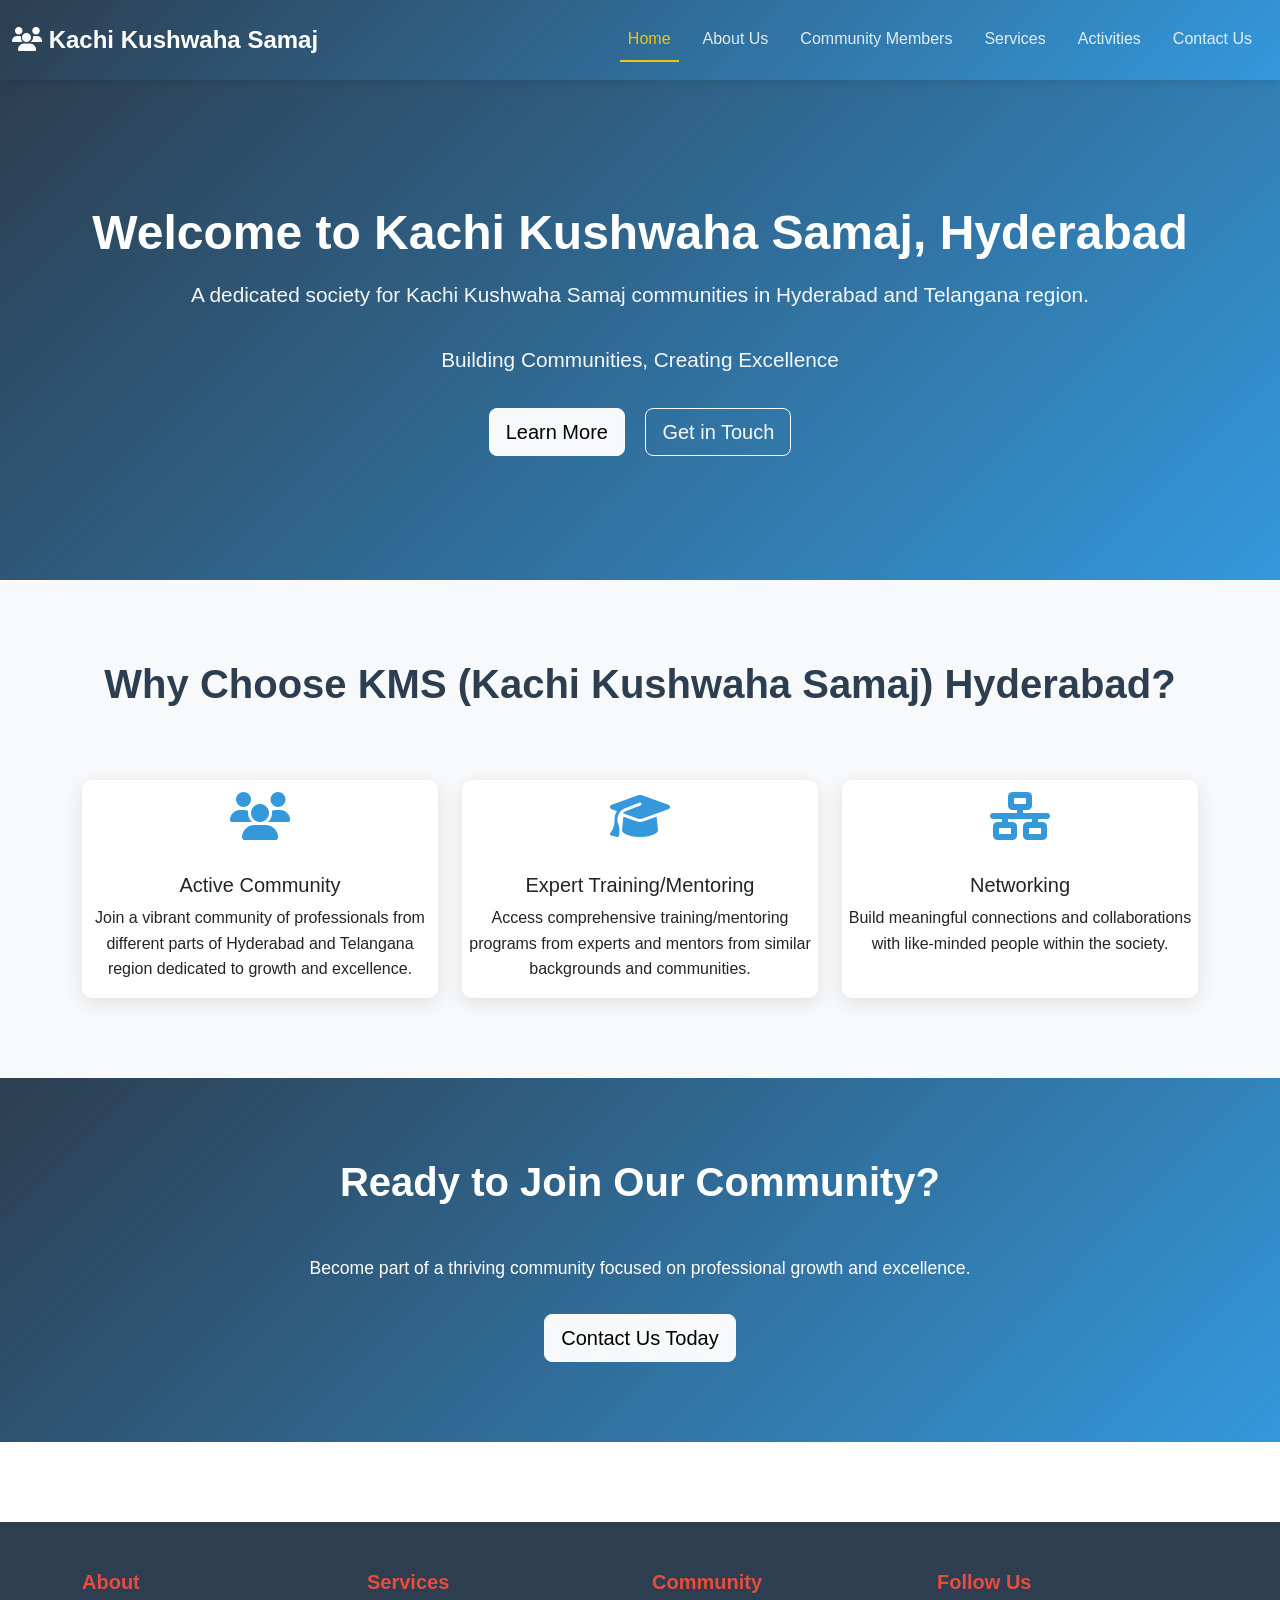
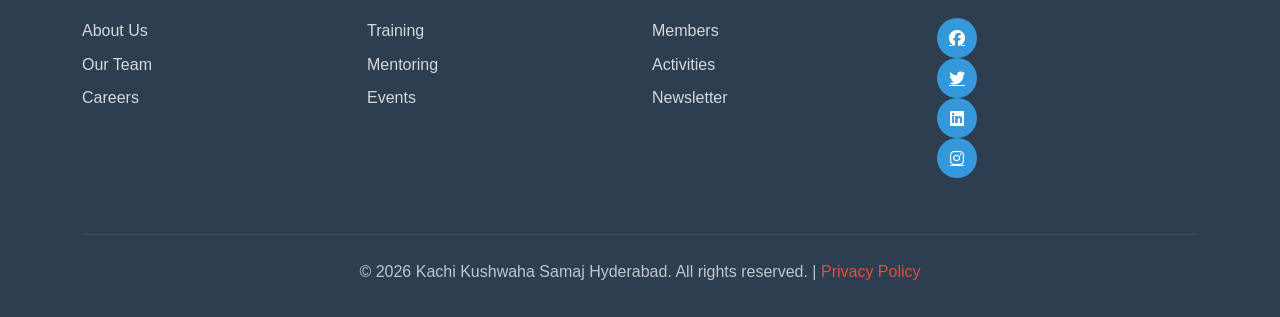
==== index.html @ 1acc5172 "Add files via upload" ====
<!DOCTYPE html>
<html lang="en">
<head>
    <meta charset="UTF-8">
    <meta name="viewport" content="width=device-width, initial-scale=1.0">
    <title>Kushwaha Samaj Hyderabad - Home</title>
    <link href="https://cdn.jsdelivr.net/npm/bootstrap@5.3.0/dist/css/bootstrap.min.css" rel="stylesheet">
    <link rel="stylesheet" href="https://cdnjs.cloudflare.com/ajax/libs/font-awesome/6.4.0/css/all.min.css">
    <link rel="stylesheet" href="css/styles.css">
</head>
<body>
    <!-- Navigation Bar -->
    <nav class="navbar navbar-expand-lg navbar-dark sticky-top">
        <div class="container-fluid">
            <a class="navbar-brand" href="index.html">
                <i class="fas fa-users"></i> Kachi Kushwaha Samaj
            </a>
            <button class="navbar-toggler" type="button" data-bs-toggle="collapse" data-bs-target="#navbarNav" 
                    aria-controls="navbarNav" aria-expanded="false" aria-label="Toggle navigation">
                <span class="navbar-toggler-icon"></span>
            </button>
            <div class="collapse navbar-collapse" id="navbarNav">
                <ul class="navbar-nav ms-auto">
                    <li class="nav-item">
                        <a class="nav-link active" href="index.html">Home</a>
                    </li>
                    <li class="nav-item">
                        <a class="nav-link" href="about.html">About Us</a>
                    </li>
                    <li class="nav-item">
                        <a class="nav-link" href="community.html">Community Members</a>
                    </li>
                    <li class="nav-item">
                        <a class="nav-link" href="services.html">Services</a>
                    </li>
                    <li class="nav-item">
                        <a class="nav-link" href="activities.html">Activities</a>
                    </li>
                    <li class="nav-item">
                        <a class="nav-link" href="contact.html">Contact Us</a>
                    </li>
                </ul>
            </div>
        </div>
    </nav>

    <!-- Hero Section -->
    <section class="hero">
        <div class="container-fluid">
            <h1>Welcome to Kachi Kushwaha Samaj, Hyderabad</h1>
            <p>A dedicated society for Kachi Kushwaha Samaj communities in Hyderabad and Telangana region.</p>
            <p>Building Communities, Creating Excellence</p>
            <div>
                <a href="about.html" class="btn btn-light btn-lg me-3">Learn More</a>
                <a href="contact.html" class="btn btn-outline-light btn-lg">Get in Touch</a>
            </div>
        </div>
    </section>

    <!-- Features Section -->
    <section class="section bg-light">
        <div class="container">
            <h2>Why Choose KMS (Kachi Kushwaha Samaj) Hyderabad?</h2>
            <div class="row g-4 mt-4">
                <div class="col-md-6 col-lg-4">
                    <div class="card text-center">
                        <div class="card-icon">
                            <i class="fas fa-users"></i>
                        </div>
                        <h5>Active Community</h5>
                        <p>Join a vibrant community of professionals from different parts of Hyderabad and Telangana region dedicated to growth and excellence.</p>
                    </div>
                </div>
                <div class="col-md-6 col-lg-4">
                    <div class="card text-center">
                        <div class="card-icon">
                            <i class="fas fa-graduation-cap"></i>
                        </div>
                        <h5>Expert Training/Mentoring</h5>
                        <p>Access comprehensive training/mentoring programs from experts and mentors from similar backgrounds and communities.</p>
                    </div>
                </div>
                <div class="col-md-6 col-lg-4">
                    <div class="card text-center">
                        <div class="card-icon">
                            <i class="fas fa-network-wired"></i>
                        </div>
                        <h5>Networking</h5>
                        <p>Build meaningful connections and collaborations with like-minded people within the society.</p>
                    </div>
                </div>
            </div>
        </div>
    </section>

    <!-- CTA Section -->
    <section class="section" style="background: linear-gradient(135deg, #2c3e50 0%, #3498db 100%); color: white; text-align: center;">
        <div class="container">
            <h2 style="color: white;">Ready to Join Our Community?</h2>
            <p style="font-size: 1.1rem; margin-bottom: 2rem;">Become part of a thriving community focused on professional growth and excellence.</p>
            <a href="contact.html" class="btn btn-light btn-lg">Contact Us Today</a>
        </div>
    </section>

    <!-- Footer -->
    <footer>
        <div class="container">
            <div class="row">
                <div class="col-md-3 col-sm-6 mb-4">
                    <h5 class="footer-title">About</h5>
                    <a href="about.html" class="footer-link">About Us</a>
                    <a href="community.html" class="footer-link">Our Team</a>
                    <a href="#" class="footer-link">Careers</a>
                </div>
                <div class="col-md-3 col-sm-6 mb-4">
                    <h5 class="footer-title">Services</h5>
                    <a href="services.html" class="footer-link">Training</a>
                    <a href="services.html" class="footer-link">Mentoring</a>
                    <a href="services.html" class="footer-link">Events</a>
                </div>
                <div class="col-md-3 col-sm-6 mb-4">
                    <h5 class="footer-title">Community</h5>
                    <a href="community.html" class="footer-link">Members</a>
                    <a href="activities.html" class="footer-link">Activities</a>
                    <a href="#" class="footer-link">Newsletter</a>
                </div>
                <div class="col-md-3 col-sm-6 mb-4">
                    <h5 class="footer-title">Follow Us</h5>
                    <div class="social-links">
                        <a href="#" title="Facebook"><i class="fab fa-facebook"></i></a>
                        <a href="#" title="Twitter"><i class="fab fa-twitter"></i></a>
                        <a href="#" title="LinkedIn"><i class="fab fa-linkedin"></i></a>
                        <a href="#" title="Instagram"><i class="fab fa-instagram"></i></a>
                    </div>
                </div>
            </div>
            <div class="footer-bottom">
                <p>&copy; 2026 Kachi Kushwaha Samaj Hyderabad. All rights reserved. | <a href="#" style="color: var(--accent-color); text-decoration: none;">Privacy Policy</a></p>
            </div>
        </div>
    </footer>

    <!-- Bootstrap JS Bundle -->
    <script src="https://cdn.jsdelivr.net/npm/bootstrap@5.3.0/dist/js/bootstrap.bundle.min.js"></script>
</body>
</html>
---- css/styles.css ----
:root {
    --primary-color: #2c3e50;
    --secondary-color: #3498db;
    --accent-color: #e74c3c;
}

* {
    margin: 0;
    padding: 0;
    box-sizing: border-box;
}

body {
    font-family: 'Segoe UI', Tahoma, Geneva, Verdana, sans-serif;
    line-height: 1.6;
}

/* Navbar Styling */
.navbar {
    background: linear-gradient(135deg, var(--primary-color) 0%, var(--secondary-color) 100%);
    box-shadow: 0 2px 10px rgba(0,0,0,0.1);
    padding: 1rem 0;
}

.navbar-brand {
    font-size: 1.5rem;
    font-weight: 700;
    color: #fff !important;
}

.nav-link {
    color: rgba(255,255,255,0.85) !important;
    margin: 0 0.5rem;
    transition: all 0.3s ease;
    font-weight: 500;
}

.nav-link:hover {
    color: #fff !important;
    transform: translateY(-2px);
}

.nav-link.active {
    color: #f1c40f !important; /* bright yellow for visibility */
    border-bottom: 2px solid #f1c40f;
}

/* Hero Section */
.hero {
    background: linear-gradient(135deg, var(--primary-color) 0%, var(--secondary-color) 100%);
    color: white;
    padding: 120px 0;
    text-align: center;
    min-height: 500px;
    display: flex;
    align-items: center;
    justify-content: center;
}

.hero h1 {
    font-size: 3rem;
    font-weight: 700;
    margin-bottom: 1rem;
    animation: fadeInDown 0.8s ease;
}

.hero p {
    font-size: 1.3rem;
    margin-bottom: 2rem;
    opacity: 0.95;
    animation: fadeInUp 0.8s ease;
}

.btn-primary, .btn-danger {
    padding: 12px 35px;
    font-weight: 600;
    border-radius: 50px;
    transition: all 0.3s ease;
}

.btn-primary:hover, .btn-danger:hover {
    transform: translateY(-3px);
    box-shadow: 0 5px 20px rgba(0,0,0,0.3);
}

@keyframes fadeInDown {
    from {
        opacity: 0;
        transform: translateY(-30px);
    }
    to {
        opacity: 1;
        transform: translateY(0);
    }
}

@keyframes fadeInUp {
    from {
        opacity: 0;
        transform: translateY(30px);
    }
    to {
        opacity: 1;
        transform: translateY(0);
    }
}

/* Section Styling */
.section {
    padding: 80px 0;
}

.section h2 {
    font-size: 2.5rem;
    font-weight: 700;
    margin-bottom: 3rem;
    color: var(--primary-color);
    text-align: center;
}

.section-subtitle {
    color: var(--secondary-color);
    font-size: 1.1rem;
    margin-bottom: 1rem;
}

/* Card Styling */
.card {
    border: none;
    border-radius: 10px;
    box-shadow: 0 5px 20px rgba(0,0,0,0.1);
    transition: all 0.3s ease;
    height: 100%;
}

.card:hover {
    transform: translateY(-10px);
    box-shadow: 0 10px 30px rgba(0,0,0,0.2);
}

.card-icon {
    font-size: 3rem;
    color: var(--secondary-color);
    margin-bottom: 1rem;
    text-align: center;
}

/* About Section */
.about-content {
    display: flex;
    align-items: center;
    gap: 3rem;
}

.about-text h3 {
    color: var(--secondary-color);
    font-size: 1.8rem;
    margin-bottom: 1rem;
}

/* Services Section */
.service-item {
    text-align: center;
    padding: 2rem;
}

.service-icon {
    width: 80px;
    height: 80px;
    background: var(--secondary-color);
    border-radius: 50%;
    display: flex;
    align-items: center;
    justify-content: center;
    margin: 0 auto 1.5rem;
    font-size: 2rem;
    color: white;
}

/* Community Members */
.member-card {
    text-align: center;
    padding: 2rem;
}

.member-avatar {
    width: 120px;
    height: 120px;
    border-radius: 50%;
    background: linear-gradient(135deg, var(--secondary-color), var(--accent-color));
    display: flex;
    align-items: center;
    justify-content: center;
    margin: 0 auto 1rem;
    color: white;
    font-size: 2.5rem;
}

.member-name {
    font-weight: 700;
    color: var(--primary-color);
    margin-bottom: 0.5rem;
}

.member-role {
    color: var(--secondary-color);
    font-size: 0.9rem;
}

/* Contact Section */
.contact-info {
    margin-bottom: 2rem;
}

.contact-icon {
    font-size: 2rem;
    color: var(--secondary-color);
    margin-right: 1rem;
}

.form-control, .form-select {
    border-radius: 8px;
    border: 1px solid #ddd;
    padding: 12px;
}

.form-control:focus, .form-select:focus {
    border-color: var(--secondary-color);
    box-shadow: 0 0 0 0.2rem rgba(52, 152, 219, 0.25);
}

/* Activities Section */
.activity-item {
    position: relative;
    overflow: hidden;
    border-radius: 10px;
    transition: all 0.3s ease;
}

.activity-item:hover {
    transform: scale(1.05);
    box-shadow: 0 10px 30px rgba(0,0,0,0.3);
}

.activity-thumbnail {
    width: 100%;
    height: 250px;
    background: linear-gradient(135deg, var(--primary-color) 0%, var(--secondary-color) 100%);
    display: flex;
    align-items: center;
    justify-content: center;
    color: white;
    font-size: 3rem;
    position: relative;
}

.activity-overlay {
    position: absolute;
    top: 0;
    left: 0;
    right: 0;
    bottom: 0;
    background: rgba(0,0,0,0.6);
    display: flex;
    align-items: center;
    justify-content: center;
    opacity: 0;
    transition: all 0.3s ease;
}

.activity-item:hover .activity-overlay {
    opacity: 1;
}

.activity-overlay a {
    background: var(--accent-color);
    color: white;
    padding: 12px 25px;
    border-radius: 30px;
    text-decoration: none;
    transition: all 0.3s ease;
    display: flex;
    gap: 0.5rem;
    align-items: center;
}

.activity-overlay a:hover {
    background: #c0392b;
    transform: scale(1.1);
}

.activity-info {
    padding: 1.5rem;
    background: white;
}

.activity-date {
    color: var(--secondary-color);
    font-size: 0.9rem;
    font-weight: 600;
    margin-bottom: 0.5rem;
}

.activity-title {
    font-size: 1.2rem;
    font-weight: 700;
    color: var(--primary-color);
    margin-bottom: 0.5rem;
}

.activity-description {
    color: #666;
    font-size: 0.95rem;
}

/* Footer */
footer {
    background: var(--primary-color);
    color: white;
    padding: 3rem 0 1rem;
    margin-top: 5rem;
}

.footer-title {
    font-weight: 700;
    margin-bottom: 1.5rem;
    color: var(--accent-color);
}

.footer-link {
    color: rgba(255,255,255,0.8);
    text-decoration: none;
    display: block;
    margin-bottom: 0.5rem;
    transition: all 0.3s ease;
}

.footer-link:hover {
    color: white;
    padding-left: 5px;
}

.social-links a {
    display: inline-block;
    width: 40px;
    height: 40px;
    background: var(--secondary-color);
    border-radius: 50%;
    display: flex;
    align-items: center;
    justify-content: center;
    color: white;
    margin-right: 1rem;
    transition: all 0.3s ease;
}

.social-links a:hover {
    background: var(--accent-color);
    transform: translateY(-5px);
}

.footer-bottom {
    border-top: 1px solid rgba(255,255,255,0.1);
    padding-top: 1.5rem;
    margin-top: 2rem;
    text-align: center;
    color: rgba(255,255,255,0.7);
}

/* Page Header for Sub Pages */
.page-header {
    background: linear-gradient(135deg, var(--primary-color) 0%, var(--secondary-color) 100%);
    color: white;
    padding: 60px 0;
    text-align: center;
}

.page-header h1 {
    font-size: 2.5rem;
    font-weight: 700;
    margin-bottom: 0.5rem;
}

.page-header p {
    font-size: 1.1rem;
    opacity: 0.9;
}

/* Responsive */
@media (max-width: 768px) {
    .hero h1 {
        font-size: 2rem;
    }
    
    .hero p {
        font-size: 1rem;
    }
    
    .section h2 {
        font-size: 1.8rem;
    }
    
    .about-content {
        flex-direction: column;
        gap: 2rem;
    }
    
    .page-header h1 {
        font-size: 1.8rem;
    }
    
    .page-header p {
        font-size: 0.95rem;
    }

    .activity-thumbnail {
        height: 200px;
    }
}
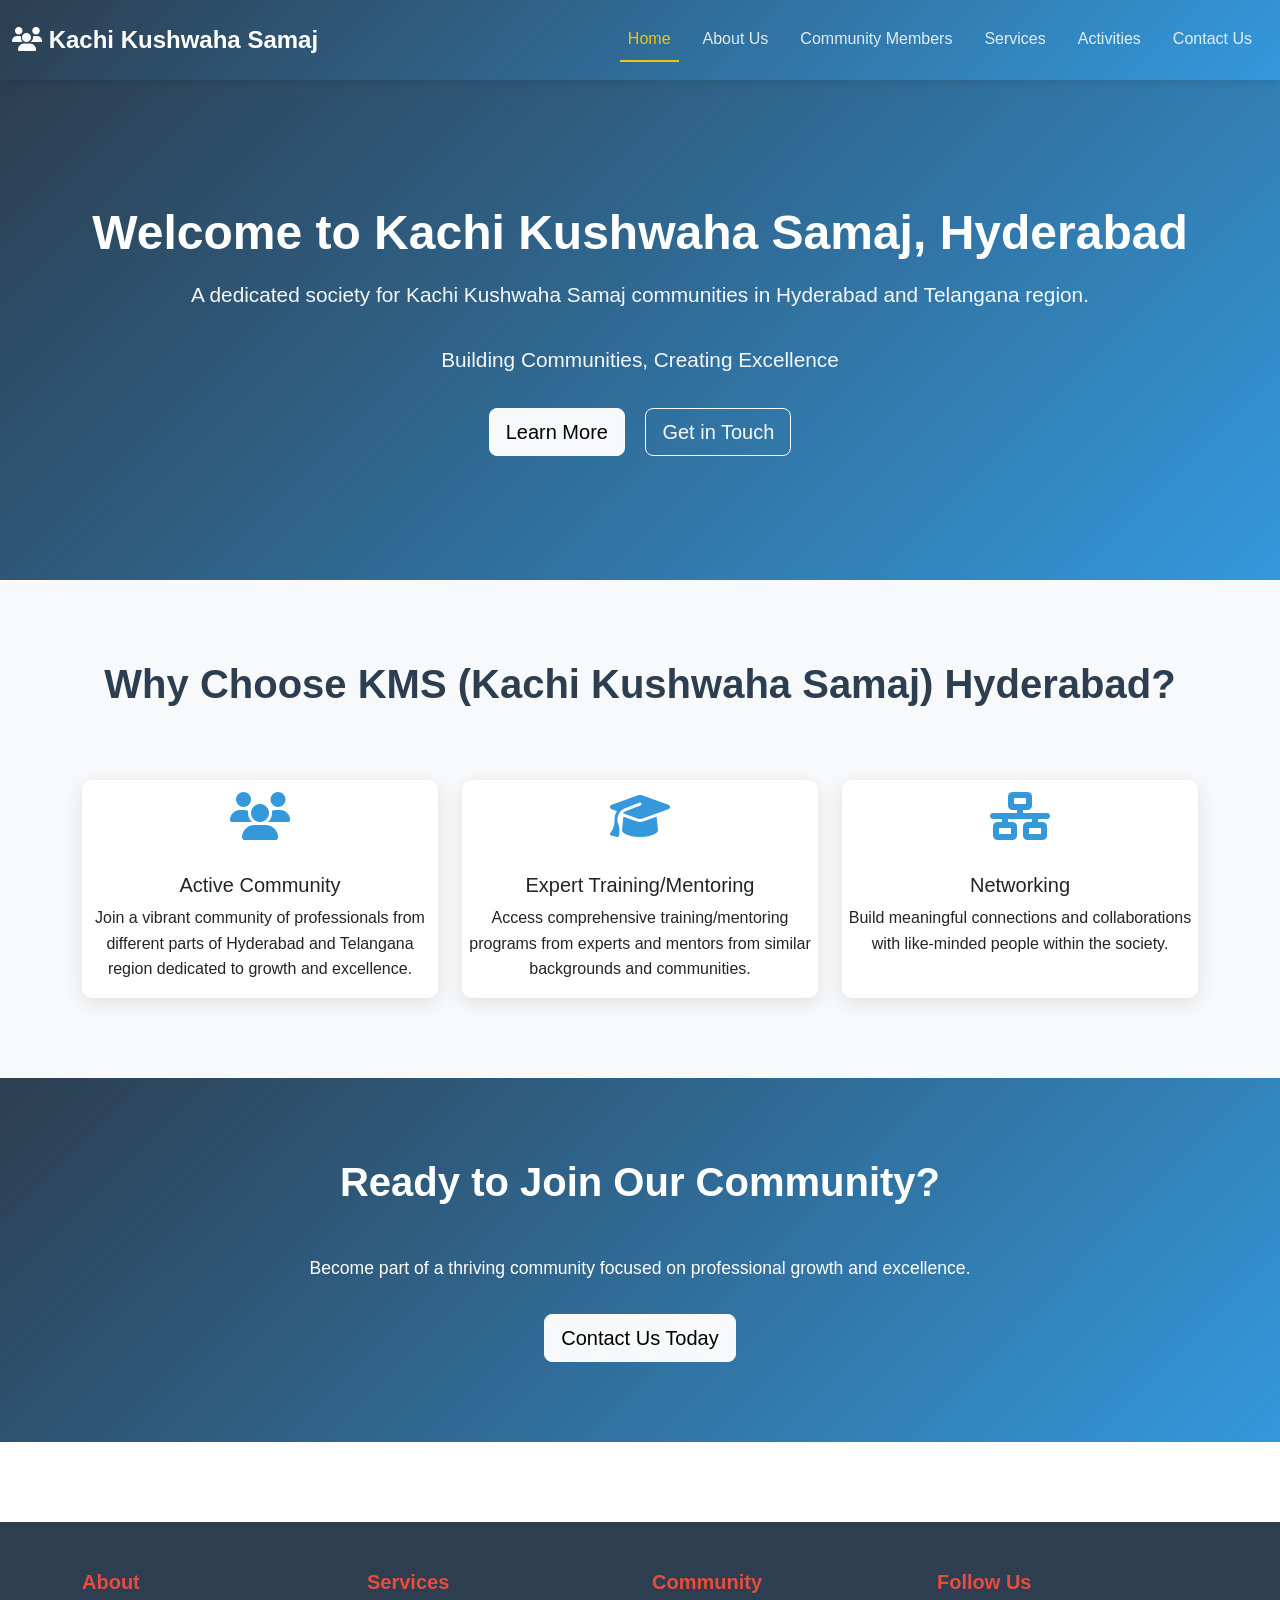
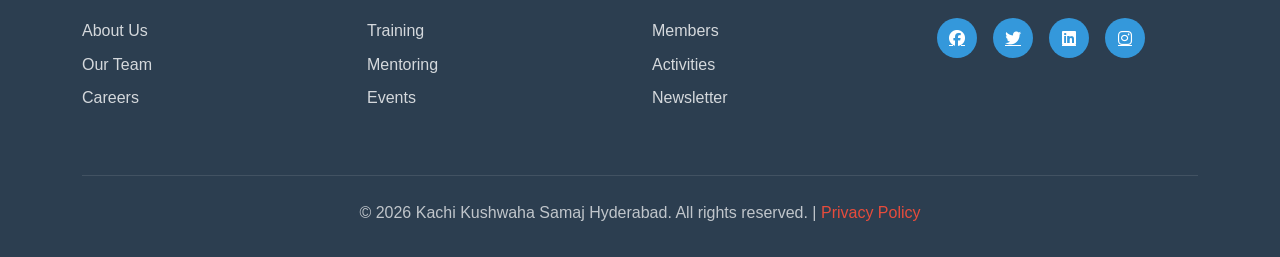
==== commit 28fff4e3: "Contact details and other things modified." ====
--- a/index.html
+++ b/index.html
@@ -3,7 +3,7 @@
 <head>
     <meta charset="UTF-8">
     <meta name="viewport" content="width=device-width, initial-scale=1.0">
-    <title>Kushwaha Samaj Hyderabad - Home</title>
+    <title>Kachi Kushwaha Samaj Hyderabad - Home</title>
     <link href="https://cdn.jsdelivr.net/npm/bootstrap@5.3.0/dist/css/bootstrap.min.css" rel="stylesheet">
     <link rel="stylesheet" href="https://cdnjs.cloudflare.com/ajax/libs/font-awesome/6.4.0/css/all.min.css">
     <link rel="stylesheet" href="css/styles.css">
--- a/css/styles.css
+++ b/css/styles.css
@@ -340,6 +340,12 @@
     padding-left: 5px;
 }
 
+.social-links {
+    display: flex;
+    flex-direction: row;
+    gap: 1rem;
+}
+
 .social-links a {
     display: inline-block;
     width: 40px;
@@ -350,7 +356,6 @@
     align-items: center;
     justify-content: center;
     color: white;
-    margin-right: 1rem;
     transition: all 0.3s ease;
 }
 
